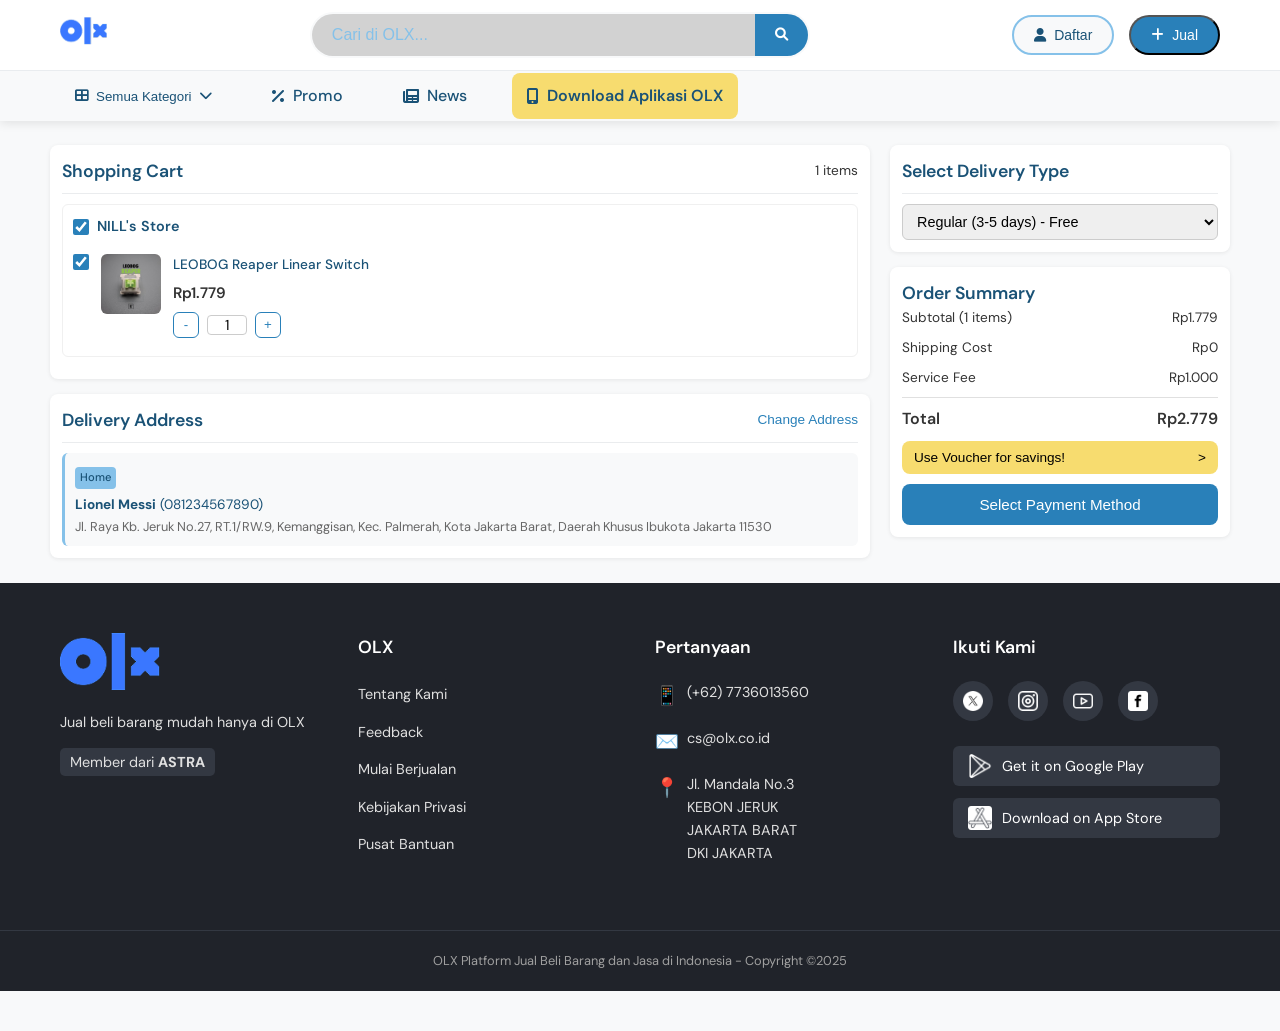
==== checkout.html @ c4937755 "Deploy from src" ====
<!DOCTYPE html>
<html lang="en">
<head>
    <meta charset="UTF-8">
    <meta name="viewport" content="width=device-width, initial-scale=1.0">
    <title>Checkout</title> 
    <link rel="icon" href="../images/olx-logo.png" type="image/png">
    <link rel="preconnect" href="https://fonts.googleapis.com">
    <link rel="preconnect" href="https://fonts.gstatic.com" crossorigin>
    <link href="https://fonts.googleapis.com/css2?family=DM+Sans:wght@400;500;600;700&display=swap" rel="stylesheet">
    <link rel="stylesheet" href="https://cdnjs.cloudflare.com/ajax/libs/font-awesome/6.0.0/css/all.min.css">
    <link rel="stylesheet" href="checkout.css">
    <link rel="stylesheet" href="navbar.css">
    <link rel="stylesheet" href="footer.css">
</head>
<body>
    <div id="navbar-placeholder"></div>
    
    <main class="checkout-container">
        
        <div class="checkout-details">
            <section class="cart-section">
                <div class="section-header">
                    <h2>Shopping Cart</h2>
                    <span class="item-count" id="cartItemCount">1 item</span>
                </div>
                
                <div class="cart-items">
                    <div class="store-group">
                        <div class="store-header">
                            <input type="checkbox" id="select-all-store-nills" class="checkbox store-select-all" checked>
                            <label for="select-all-store-nills" class="store-name">NILL's Store</label>
                        </div>
                        
                        <div class="cart-item">
                            <input type="checkbox" id="item1" class="checkbox item-checkbox" checked>
                            <div class="item-image">
                                <img src="/images/leobogreaper.jpeg" alt="LEOBOG Reaper Linear Switch" onerror="this.onerror=null; this.src='https://placehold.co/80x80/cccccc/333333?text=Reaper';">
                            </div>
                            <div class="item-details">
                                <h3>LEOBOG Reaper Linear Switch</h3>
                                <div class="item-price">
                                    <span class="current-price" data-price="1779">Rp1.779</span>
                                </div>
                                <div class="quantity-controls">
                                    <button class="qty-btn minus" aria-label="Decrease quantity">-</button>
                                    <input type="number" class="quantity" value="1" min="1">
                                    <button class="qty-btn plus" aria-label="Increase quantity">+</button>
                                </div>
                            </div>
                        </div>
                    </div>
                </div>
            </section>

            <section class="address-section">
                <div class="section-header">
                    <h2>Delivery Address</h2>
                    <button class="change-address-btn">Change Address</button>
                </div>
                
                <div class="address-card">
                    <div class="address-type">Home</div>
                    <div class="recipient-info">
                        <strong id="recipientName">Lionel Messi</strong> (<span id="recipientPhone">081234567890</span>)
                    </div>
                    <div class="address-details" id="recipientAddress">
                        Jl. Raya Kb. Jeruk No.27, RT.1/RW.9, Kemanggisan, Kec. Palmerah, Kota Jakarta Barat, Daerah Khusus Ibukota Jakarta 11530
                    </div>
                </div>
            </section>
        </div> 

        <div class="sidebar">
            <section class="delivery-section">
                <div class="section-header">
                    <h2>Select Delivery Type</h2>
                </div>
                <div class="delivery-options">
                    <select class="delivery-select" id="deliveryType">
                        <option value="0" data-cost="0">Regular (3-5 days) - Free</option>
                        <option value="15000" data-cost="15000">Next Day (1 day) - Rp15.000</option>
                        <option value="25000" data-cost="25000">Same Day (4-8 hours) - Rp25.000</option>
                        <option value="50000" data-cost="50000">Instant (1-2 hours) - Rp50.000</option>
                    </select>
                </div>
            </section>

            <aside class="order-summary">
                <div class="summary-header">
                    <h3>Order Summary</h3>
                </div>
                <div class="summary-details">
                    <div class="summary-row">
                        <span>Subtotal (<span id="summaryItemCount">1</span> items)</span>
                        <span id="summarySubtotal">Rp1.779</span>
                    </div>
                    <div class="summary-row">
                        <span>Shipping Cost</span>
                        <span id="summaryShippingCost">Rp0</span>
                    </div>
                    <div class="summary-row">
                        <span>Service Fee</span>
                        <span id="summaryServiceFee">Rp1.000</span> 
                    </div>
                    <div class="summary-row voucher-discount-row" style="display: none;">
                        <span id="voucherDiscountLabel">Voucher</span>
                        <span id="summaryVoucherDiscount">-Rp0</span>
                    </div>
                    <div class="summary-divider"></div>
                    <div class="summary-row total">
                        <span>Total</span>
                        <span id="summaryTotal">Rp2.779</span>
                    </div>
                </div>
                <div class="voucher-section">
                    <button class="voucher-btn" id="useVoucherBtn">
                        <span>Use Voucher for savings!</span>
                        <span class="arrow" id="voucherArrow">></span>
                    </button>
                </div>
                <button class="checkout-btn" id="checkoutBtn">
                    Select Payment Method
                </button>
            </aside>
        </div>
    </main>

    <div id="footer-placeholder"></div>

    <div class="modal-overlay" id="voucherModal">
        <div class="modal-content">
            <div class="modal-header">
                <h3>Select Voucher</h3>
                <button class="close-btn">&times;</button>
            </div>
            <div class="voucher-list">
                <label class="voucher-option">
                    <input type="radio" name="voucher" value="10_percent" data-type="percent" data-value="10">
                    <div class="voucher-details"><strong>Diskon 10%</strong><span>Min. spend Rp50.000, up to Rp10.000</span></div>
                </label>
                <label class="voucher-option">
                    <input type="radio" name="voucher" value="5000_fixed" data-type="fixed" data-value="5000">
                    <div class="voucher-details"><strong>Potongan Rp5.000</strong><span>No min. spend</span></div>
                </label>
            </div>
            <button class="confirm-payment-btn" id="applyVoucherBtn">Apply Voucher</button>
        </div>
    </div>

    <div class="modal-overlay" id="addressModal">
        <div class="modal-content">
            <div class="modal-header">
                <h3>Edit Delivery Address</h3>
                <button class="close-btn">&times;</button>
            </div>
            <form id="addressForm">
                <div class="form-group"><label for="inputRecipientName">Recipient Name</label><input type="text" id="inputRecipientName" required></div>
                <div class="form-group"><label for="inputRecipientPhone">Phone Number</label><input type="tel" id="inputRecipientPhone" required></div>
                <div class="form-group"><label for="inputRecipientAddress">Full Address</label><textarea id="inputRecipientAddress" rows="4" required></textarea></div>
                <button type="submit" class="confirm-payment-btn">Save Address</button>
            </form>
        </div>
    </div>
    
    <div class="modal-overlay" id="processingModal">
        <div class="modal-content processing-modal">
            <div class="spinner"></div>
            <h3>Processing your order...</h3>
            <p>Please wait a moment.</p>
        </div>
    </div>
    
    <div class="modal-overlay" id="paymentModal">
        <div class="modal-content">
            <div class="modal-header">
                <h3>Choose Payment Method</h3>
                <button class="close-btn" aria-label="Close payment modal">&times;</button>
            </div>
            <div class="payment-methods">
                <div class="payment-category">
                    <h4>QRIS</h4>
                    <p class="payment-limit">Min. Transaction Rp1, Max. Transaction Rp10.000.000</p>
                    <div class="payment-option">
                        <input type="radio" id="qris" name="payment_method" value="qris">
                        <label for="qris" class="payment-label">
                            <div class="payment-logo qris-logo"><img src="../images/qris.png" alt="QRIS Logo"></div>
                            <span>QRIS</span>
                        </label>
                    </div>
                </div>
                <div class="payment-category">
                    <h4>E-Wallet</h4>
                    <p class="payment-limit">Min. Transaction Rp1</p>
                    <div class="payment-option">
                        <input type="radio" id="shopee" name="payment_method" value="shopee">
                        <label for="shopee" class="payment-label">
                            <div class="payment-logo shopee-logo"><img src="../images/spay.png" alt="ShopeePay Logo"></div>
                            <span>ShopeePay E-Wallet</span>
                        </label>
                    </div>
                    <div class="payment-option">
                        <input type="radio" id="ovo" name="payment_method" value="ovo">
                        <label for="ovo" class="payment-label">
                            <div class="payment-logo ovo-logo"><img src="../images/ovo.png" alt="OVO Logo"></div>
                            <span>OVO E-Wallet</span>
                        </label>
                    </div>
                </div>
                 <div class="payment-category">
                    <h4>Virtual Account</h4>
                    <div class="payment-option">
                        <input type="radio" id="bca_va" name="payment_method" value="bca_va">
                        <label for="bca_va" class="payment-label">
                            <div class="payment-logo bca-logo"><img src="../images/bca.png" alt="BCA Logo"></div>
                            <span>BCA Virtual Account</span>
                        </label>
                    </div>
                </div>
            </div>
            <button class="confirm-payment-btn" id="confirmPaymentBtn">Confirm Payment</button>
        </div>
    </div>

    <div class="modal-overlay" id="confirmationModal">
        <div class="modal-content confirmation-modal">
            <div class="modal-header">
                <h3>Confirm Your Payment</h3>
                 <button class="close-btn" aria-label="Close confirmation modal">&times;</button>
            </div>
            <p>You are about to pay the total amount for your order.</p>
            <div class="order-number" id="confirmationTotal"></div>
            <p id="confirmationPaymentMethod"></p>
            <div class="confirmation-actions">
                 <button class="continue-btn cancel" id="cancelFinalPaymentBtn">Cancel</button>
                 <button class="continue-btn" id="confirmFinalPaymentBtn">Pay Now</button>
            </div>
        </div>
    </div>
    
    <div class="modal-overlay" id="successModal">
        <div class="modal-content confirmation-modal">
            <div class="confirmation-icon">
                 <svg xmlns="http://www.w3.org/2000/svg" viewBox="0 0 52 52"><circle cx="26" cy="26" r="25" fill="#2980B9"/><path fill="none" stroke="#FFF" stroke-width="3" d="M14.1 27.2l7.1 7.2 16.7-16.8"/></svg>
            </div>
            <h3>Order Confirmed!</h3>
            <p>Your order has been successfully placed.</p>
            <button class="continue-btn" onclick="window.location.href='index.html'">Continue Shopping</button>
        </div>
    </div>

    <script src="navbar.js"></script>
    <script src="footer.js"></script>
    <script src="checkout.js"></script>
</body>
</html>
---- checkout.css ----
/* checkout.css */
* {
    margin: 0;
    padding: 0;
    box-sizing: border-box;
}

body {
    font-family: 'DM Sans', sans-serif;
    background-color: #f8f9fa;
    color: #333;
    line-height: 1.5;
}

.checkout-container {
    max-width: 1200px;
    margin: 15px auto;
    padding: 10px;
    display: grid;
    grid-template-columns: 1fr 340px; 
    gap: 20px;
    align-items: flex-start;
}

.checkout-details {
    display: flex;
    flex-direction: column;
    gap: 15px;
}

.sidebar {
    display: flex;
    flex-direction: column;
    position: sticky;
    top: 15px;
    gap: 15px;
}

.cart-section, .address-section, .delivery-section, .order-summary {
    padding: 12px;
    border-radius: 8px;
    background: white;
    box-shadow: 0 1px 4px rgba(0, 0, 0, 0.08);
}

.order-summary { position: static; }

.section-header {
    display: flex;
    justify-content: space-between;
    align-items: center;
    margin-bottom: 10px;
    padding-bottom: 8px;
    border-bottom: 1px solid #EAECEE;
}

h2, h3 { color: #1A5276; font-weight: 600; }
h2 { font-size: 1.1rem; }
h3 { font-size: 1.1rem; }

/* --- Cart Styles --- */
.item-count { font-size: 0.85rem; }
.store-group { border: 1px solid #f0f0f0; border-radius: 6px; padding: 10px; margin-bottom: 10px; }
.store-header { display: flex; align-items: center; gap: 8px; margin-bottom: 8px; }
.store-name { font-weight: 600; color: #1A5276; font-size: 0.9rem; }
.cart-item { display: flex; gap: 12px; padding: 8px 0; border-bottom: 1px solid #f0f0f0; }
.cart-item:last-child { border-bottom: none; }
.checkbox { width: 16px; height: 16px; accent-color: #2980B9; cursor: pointer; }
.item-image img { width: 60px; height: 60px; object-fit: cover; border-radius: 6px; }
.item-details h3 { font-size: 0.85rem; font-weight: 500; margin-bottom: 4px; }
.item-price { margin-bottom: 6px; }
.current-price { font-weight: 600; font-size: 0.95rem; }
.quantity-controls { display: flex; align-items: center; gap: 8px; }
.qty-btn { width: 26px; height: 26px; border: 1px solid #2980B9; background: white; color: #2980B9; border-radius: 6px; cursor: pointer; transition: background-color 0.2s; }
.qty-btn:hover { background: #2980B9; color: white; }
input.quantity { width: 40px; text-align: center; border: 1px solid #ccc; border-radius: 4px; font-family: 'DM Sans', sans-serif; font-size: 0.9rem;}
input.quantity::-webkit-outer-spin-button, input.quantity::-webkit-inner-spin-button { -webkit-appearance: none; margin: 0; }

/* --- Address & Delivery --- */
.change-address-btn { background: none; border: none; color: #2980B9; font-weight: 500; cursor: pointer; font-size: 0.85rem; }
.address-card { background: #f8f9fa; border-radius: 6px; padding: 10px; border-left: 3px solid #85C1E9; margin-top: 10px; }
.address-type { background: #85C1E9; color: #1A5276; padding: 2px 5px; border-radius: 4px; font-size: 0.7rem; font-weight: 500; display: inline-block; margin-bottom: 5px; }
.recipient-info { margin-bottom: 4px; font-size: 0.85rem; color: #1A5276; }
.address-details { color: #666; font-size: 0.8rem; line-height: 1.3; }
.delivery-select { width: 100%; padding: 8px 10px; border: 1px solid #ccc; border-radius: 6px; font-size: 0.9rem; }

/* --- Order Summary --- */
.summary-row { display: flex; justify-content: space-between; margin-bottom: 8px; font-size: 0.85rem; }
.summary-row.total { font-weight: 600; font-size: 1rem; margin-top: 5px; }
.voucher-discount-row { color: #27AE60; font-weight: 500; }
.summary-divider { height: 1px; background: #e0e0e0; margin: 8px 0; }
.voucher-section { margin: 10px 0; }
.voucher-btn { width: 100%; background: #F7DC6F; border: none; padding: 9px 12px; border-radius: 8px; font-size: 0.85rem; display: flex; justify-content: space-between; align-items: center; cursor: pointer; }
.checkout-btn { width: 100%; background: #2980B9; color: white; border: none; padding: 12px; border-radius: 8px; font-size: 0.95rem; cursor: pointer; }

/* --- MODAL STYLES (COMPLETE) --- */
.modal-overlay { position: fixed; top: 0; left: 0; width: 100%; height: 100%; background: rgba(0, 0, 0, 0.6); display: none; justify-content: center; align-items: center; z-index: 1000; }
.modal-overlay.active { display: flex; }
.modal-content { background: white; border-radius: 12px; padding: 20px; max-width: 500px; width: 90%; max-height: 90vh; overflow-y: auto; }
.modal-header { display: flex; justify-content: space-between; align-items: center; margin-bottom: 15px; padding-bottom: 10px; border-bottom: 1px solid #EAECEE; }
.close-btn { background: none; border: none; font-size: 1.7rem; cursor: pointer; color: #999; }
.confirm-payment-btn { width: 100%; background: #2980B9; color: white; border: none; padding: 12px; border-radius: 8px; font-size: 0.95rem; cursor: pointer; margin-top: 10px; }

/* ✨ FIX: Restored original Payment Modal Styles */
/* Hide native radio circle */
.payment-option input[type="radio"] {
  display: none;
}

.payment-category { margin-bottom: 20px; }
.payment-category h4 { color: #1A5276; margin-bottom: 4px; }
.payment-limit { color: #666; font-size: 0.8rem; margin-bottom: 10px; }
.payment-option { margin-bottom: 10px; }
.payment-label { display: flex; align-items: center; gap: 12px; padding: 10px; border: 2px solid #e0e0e0; border-radius: 8px; cursor: pointer; transition: all 0.2s; }
.payment-label:hover { border-color: #85C1E9; }
input[type="radio"]:checked + .payment-label { border-color: #2980B9; background: #f0f8ff; }
.payment-logo { width: 40px; height: 30px; display: flex; align-items: center; justify-content: center; border-radius: 4px; }
.payment-logo img { max-width: 100%; max-height: 100%; object-fit: contain; }

/* ✨ FIX: Restored original Confirmation & Success Modal Styles */
.confirmation-modal { text-align: center; }
.confirmation-icon { width: 50px; height: 50px; margin: 0 auto 12px; }
.confirmation-modal h3 { color: #1A5276; margin-bottom: 10px; }
.confirmation-modal p { color: #666; margin-bottom: 12px; font-size: 0.9rem; }
.order-number { background: #f8f9fa; padding: 8px; border-radius: 8px; font-weight: 600; color: #1A5276; margin-bottom: 15px; }
.confirmation-actions { display: flex; justify-content: center; gap: 10px; margin-top: 15px; }
.continue-btn { background: #2980B9; color: white; border: none; padding: 10px 20px; border-radius: 8px; cursor: pointer; font-size: 0.9rem; }
.continue-btn.cancel { background-color: #e0e0e0; color: #333; }
.continue-btn.cancel:hover { background-color: #bdbdbd; }

/* --- Styles for NEW Modals --- */
.voucher-list { display: flex; flex-direction: column; gap: 10px; margin-bottom: 15px; }
.voucher-option { display: flex; align-items: center; gap: 10px; padding: 10px; border: 2px solid #e0e0e0; border-radius: 8px; cursor: pointer; }
.voucher-option input[type="radio"] { flex-shrink: 0; }
.voucher-details strong { display: block; color: #1A5276; }
.voucher-details span { font-size: 0.8rem; color: #666; }

#addressForm .form-group { margin-bottom: 15px; }
#addressForm label { display: block; font-size: 0.85rem; font-weight: 500; margin-bottom: 5px; }
#addressForm input, #addressForm textarea { width: 100%; padding: 8px; border: 1px solid #ccc; border-radius: 6px; font-family: 'DM Sans', sans-serif; }
#addressForm textarea { resize: vertical; }

.processing-modal { text-align: center; padding: 40px 20px; }
.spinner {
    width: 40px;
    height: 40px;
    border: 4px solid #f3f3f3;
    border-top: 4px solid #2980B9;
    border-radius: 50%;
    margin: 0 auto 20px;
    animation: spin 1s linear infinite;
}
@keyframes spin { 0% { transform: rotate(0deg); } 100% { transform: rotate(360deg); } }

/* --- Responsive Design --- */
@media (max-width: 992px) {
    .checkout-container { grid-template-columns: 1fr; }
    .sidebar { position: static; order: -1; margin-bottom: 15px; }
}
---- navbar.css ----
/* Reset and Base Styles */
* {
    margin: 0;
    padding: 0;
    box-sizing: border-box;
}
a {
  text-decoration: none;
  color: inherit; /* Optional: keeps the link text same color as the list item */
}

body {
    font-family: 'DM Sans', sans-serif;
    line-height: 1.6;
    color: #333;
    padding-top: 120px;
}

/* Color Variables */
:root {
    --primary-dark: #1A5276;
    --primary-blue: #2980B9;
    --primary-light: #85C1E9;
    --accent-yellow: #F7DC6F;
    --accent-gold: #D4AC0D;
    --white: #ffffff;
    --gray-light: #f8f9fa;
    --gray-medium: #6c757d;
    --shadow: 0 2px 10px rgba(0, 0, 0, 0.1);
    --shadow-hover: 0 4px 20px rgba(0, 0, 0, 0.15);
}

/* Navbar Main Container */
.navbar {
    background: var(--white);
    box-shadow: var(--shadow);
    position: fixed;
    top: 0;
    left: 0;
    right: 0;
    z-index: 1000;
    transition: all 0.3s ease;
}

.navbar-container {
    max-width: 1200px;
    margin: 0 auto;
    padding: 0 20px;
    display: flex;
    align-items: center;
    justify-content: space-between;
    height: 70px;
}

/* Logo */
.navbar-logo .logo-img {
    height: 40px;
    transition: transform 0.3s ease;
}
.navbar-logo .logo-img:hover {
    transform: scale(1.05);
}

/* Search Section */
.navbar-search {
    flex: 1;
    max-width: 500px;
    margin: 0 30px;
}

.search-container {
    position: relative;
    display: flex;
    align-items: center; /* This vertically centers the items */
    background: var(--gray-light);
    border-radius: 25px;
    overflow: hidden;
    transition: all 0.3s ease;
    border: 2px solid transparent;
}

/* Restored for better user experience on focus */
.search-container:focus-within {
    border-color: var(--primary-blue);
    box-shadow: 0 0 0 3px rgba(41, 128, 185, 0.1);
}

.search-input {
    flex: 1;
    /* FIX: Changed padding from 11px to 12px */
    padding: 12px 20px;
    border: none;
    background: #d2d2d2; /* User's custom background color */
    font-size: 16px;
    outline: none;
    color:var(--primary-blue); /* Adjusted text color for better contrast on dark input */
}
/* Added placeholder styling for readability */
.search-input::placeholder {
    color: var(--primary-light);
    opacity: 1;
}

.search-btn {
    /* FIX: Changed padding from 13px to 12px */
    padding: 14.5px 20px;
    background: var(--primary-blue);
    border: none;
    color: var(--white);
    cursor: pointer;
    transition: background 0.3s ease;
    display: flex; /* Ensures icon inside is centered */
    align-items: center;
    justify-content: center;
}

.search-btn:hover {
    background: var(--primary-dark);
}

/* Auth Buttons */
.navbar-auth {
    display: flex;
    gap: 15px;
}
.btn {
    padding: 10px 20px;
    border-radius: 25px;
    font-weight: 500;
    font-size: 14px;
    cursor: pointer;
    transition: all 0.3s ease;
    display: flex;
    align-items: center;
    gap: 8px;
    text-decoration: none;
}
.btn-register {
    background: var(--gray-light);
    color: var(--primary-dark);
    border: 2px solid var(--primary-light);
}
.btn-register:hover {
    background: var(--primary-light);
    color: var(--white);
    transform: translateY(-2px);
    box-shadow: var(--shadow-hover);
}
.btn-sell {
    background: var(--primary-blue);
    color: var(--white);
}
.btn-sell:hover {
    background: var(--primary-dark);
    transform: translateY(-2px);
    box-shadow: var(--shadow-hover);
}

/* Secondary Navigation */
.navbar-secondary {
    background: var(--gray-light);
    border-top: 1px solid #e9ecef;
}
.navbar-secondary .navbar-container {
    height: 50px;
}
.secondary-nav {
    display: flex;
    align-items: center;
    gap: 30px;
    height: 100%;
}

/* Dropdown Base */
.dropdown {
    position: relative;
}
.dropdown-toggle {
    background: none;
    border: none;
    padding: 10px 15px;
    cursor: pointer;
    display: flex;
    align-items: center;
    gap: 8px;
    font-weight: 500;
    color: var(--primary-dark);
    border-radius: 8px;
    transition: all 0.3s ease;
}
.dropdown-toggle:hover, .dropdown.active .dropdown-toggle {
    background: var(--primary-light);
    color: var(--white);
}
.dropdown-toggle .fa-chevron-down {
    transition: transform 0.3s ease;
}
.dropdown.active .dropdown-toggle .fa-chevron-down {
    transform: rotate(180deg);
}

/* Mega Menu Dropdown */
.dropdown-menu {
    position: absolute;
    top: calc(100% + 10px);
    left: 0;
    background: var(--white);
    border-radius: 12px;
    box-shadow: var(--shadow-hover);
    opacity: 0;
    visibility: hidden;
    transform: translateY(-10px);
    transition: opacity 0.3s ease, visibility 0.3s ease, transform 0.3s ease;
    z-index: 1000;
    width: 850px; /* Adjust width as needed */
    padding: 0;
    overflow: hidden;
}

.dropdown.active .dropdown-menu {
    opacity: 1;
    visibility: visible;
    transform: translateY(0);
}

.mega-menu-container {
    display: flex;
    min-height: 400px; /* Adjust height as needed */
}

.main-categories {
    width: 250px;
    background: var(--gray-light);
    padding: 10px 0;
    border-right: 1px solid #e9ecef;
}

.main-category-item {
    display: flex;
    align-items: center;
    padding: 15px 20px;
    cursor: pointer;
    gap: 12px;
    font-weight: 500;
    color: var(--primary-dark);
    transition: all 0.3s ease;
    border-left: 3px solid transparent;
}

.main-category-item:hover, .main-category-item.active {
    background: var(--white);
    color: var(--primary-blue);
    border-left-color: var(--primary-blue);
}

.main-category-item .fa-chevron-right {
    margin-left: auto;
    transition: opacity 0.3s ease;
    opacity: 0;
}

.main-category-item:hover .fa-chevron-right, .main-category-item.active .fa-chevron-right {
    opacity: 1;
}

.subcategories-panel {
    flex: 1;
    padding: 25px 30px;
}

.subcategory-content {
    display: none; /* Hidden by default */
    animation: fadeInUp 0.4s ease;
}

.subcategory-content.active {
    display: block; /* Shown by JS */
}

.subcategory-group {
    margin-bottom: 20px;
}
.subcategory-group:last-child {
    margin-bottom: 0;
}
.subcategory-group h4 {
    color: var(--primary-dark);
    font-size: 16px;
    font-weight: 600;
    margin-bottom: 12px;
    padding-bottom: 8px;
    border-bottom: 1px solid #eee;
}
.subcategory-group ul {
    list-style: none;
    padding-left: 0;
}
.subcategory-group li {
    padding: 8px 0;
    color: var(--gray-medium);
    font-size: 14px;
    cursor: pointer;
    transition: all 0.3s ease;
}
.subcategory-group li:hover {
    color: var(--primary-blue);
    padding-left: 10px;
}

/* Other Nav Items */
.nav-item {
    display: flex;
    align-items: center;
    gap: 8px;
    padding: 10px 15px;
    cursor: pointer;
    border-radius: 8px;
    transition: all 0.3s ease;
    font-weight: 500;
    color: var(--primary-dark);
    text-decoration: none;
}
.nav-item:hover {
    background: var(--primary-light);
    color: var(--white);
    transform: translateY(-2px);
}
.download-app {
    background: var(--accent-yellow);
    color: var(--primary-dark);
    font-weight: 600;
}
.download-app:hover {
    background: var(--accent-gold);
    color: var(--white);
}

/* Mobile Menu & Responsive */
.mobile-menu-toggle {
    display: none;
    flex-direction: column;
    cursor: pointer;
    padding: 5px;
    background: transparent;
    border: none;
}
.mobile-menu-toggle span {
    width: 25px;
    height: 3px;
    background: var(--primary-dark);
    margin: 3px 0;
    transition: all 0.3s ease;
    border-radius: 2px;
}
.mobile-menu {
    display: none; /* Handled by JS */
}

/* Responsive Breakpoints */
@media (max-width: 992px) {
    .navbar-search {
        display: none; /* Hide search for simplicity, can be moved to mobile menu */
    }
    .dropdown-menu {
        width: 700px;
    }
    .main-categories {
        width: 200px;
    }
}

@media (max-width: 768px) {
    body {
        padding-top: 70px; /* Adjust for fixed navbar height */
    }
    .navbar-auth, .navbar-secondary {
        display: none;
    }
    .navbar-container {
        height: 70px;
    }
    .mobile-menu-toggle {
        display: flex;
    }
    
    .mobile-menu {
        position: fixed;
        top: 70px;
        left: 0;
        right: 0;
        bottom: 0;
        background: var(--white);
        transform: translateX(-100%);
        transition: transform 0.3s ease-in-out;
        z-index: 999;
        overflow-y: auto;
        display: block; /* Make it visible for transform */
    }
    .mobile-menu.active {
        transform: translateX(0);
    }
    .mobile-menu-content {
        padding: 20px;
    }
    .mobile-search {
        margin-bottom: 20px;
    }
    .mobile-nav-items {
        border-top: 1px solid #eee;
        padding-top: 10px;
    }
    .mobile-nav-item {
        display: flex;
        align-items: center;
        gap: 15px;
        padding: 15px;
        text-decoration: none;
        color: var(--primary-dark);
        border-radius: 8px;
        font-weight: 500;
        justify-content: space-between;
    }
     .mobile-nav-item .fa-chevron-down {
        transition: transform 0.3s ease;
    }
    .mobile-nav-item.active .fa-chevron-down {
        transform: rotate(180deg);
    }
    .mobile-submenu {
        padding-left: 20px;
        max-height: 0;
        overflow: hidden;
        transition: max-height 0.4s ease, padding 0.4s ease;
    }
    .mobile-submenu.active {
       max-height: 1000px; /* Large value to allow content to expand */
       padding: 10px 0 10px 20px;
    }
     .mobile-submenu .main-category-item {
        padding: 12px 15px;
    }
    .mobile-auth {
        display: flex;
        flex-direction: column;
        gap: 10px;
        border-top: 1px solid #eee;
        padding-top: 20px;
        margin-top: 20px;
    }
    .mobile-auth .btn {
        justify-content: center;
    }
}

/* Animations */
@keyframes fadeInUp {
    from {
        opacity: 0;
        transform: translateY(10px);
    }
    to {
        opacity: 1;
        transform: translateY(0);
    }
}
---- footer.css ----
/* footer.css */
@import url('https://fonts.googleapis.com/css2?family=Poppins:wght@300;400;500;600;700&display=swap');

/* --- Footer Base Styles --- */
.olx-footer {
    background-color: #20232A;
    color: #E0E0E0;
    padding: 50px 0 0;
    opacity: 0;
    transform: translateY(40px);
    transition: opacity 0.8s ease-out, transform 0.8s ease-out;
}

.olx-footer.visible {
    opacity: 1;
    transform: translateY(0);
}

.footer-container {
    max-width: 1200px;
    margin: 0 auto;
    padding: 0 20px;
    display: flex;
    flex-wrap: wrap;
    justify-content: space-between;
    gap: 30px;
}

/* --- Footer Sections (Columns) --- */
.footer-section {
    flex: 1;
    min-width: 220px;
    margin-bottom: 30px;
}

.section-title {
    font-size: 1.1rem;
    font-weight: 600;
    color: #FFFFFF;
    margin-bottom: 20px;
}

/* --- First Column: Logo Section --- */
.logo-section .footer-logo { max-width: 100px; margin-bottom: 15px; }
.logo-description { font-size: 0.9rem; line-height: 1.5; margin-bottom: 15px; }
.member-info .member-text { font-size: 0.9rem; background-color: #333842; padding: 5px 10px; border-radius: 5px; }

/* --- Second Column: OLX Links --- */
.footer-links { list-style: none; padding: 0; margin: 0; }
.footer-links li { margin-bottom: 12px; }
.footer-link { color: #E0E0E0; text-decoration: none; font-size: 0.9rem; transition: color 0.3s ease, padding-left 0.3s ease; }
.footer-link:hover { color: #FFFFFF; padding-left: 5px; text-decoration: underline; }

/* --- Third Column: Contact Info --- */
.contact-info .contact-item { display: flex; align-items: flex-start; margin-bottom: 15px; font-size: 0.9rem; }
.contact-icon { font-size: 1.2rem; margin-right: 12px; color: #FFFFFF; width: 20px; text-align: center; }
.contact-text { line-height: 1.6; }

/* ✨ FIX: New style to make the location link look correct */
.contact-link {
    text-decoration: none;
    color: inherit;
    display: block;
}
.contact-link:hover .contact-text {
    color: #FFFFFF;
}


/* --- Fourth Column: Social & App Downloads --- */
.social-media { display: flex; gap: 15px; margin-bottom: 25px; }
.social-link .social-icon {
    width: 40px; height: 40px;
    display: flex; align-items: center; justify-content: center;
    border-radius: 50%;
    background-color: #333842;
    transition: transform 0.3s ease, background-color 0.3s ease;
}
/* ✨ FIX: Style for the new images inside icons */
.social-icon img {
    width: 20px; /* Adjust size as needed */
    height: 20px;
    object-fit: contain;
}

.social-link:hover .social-icon { transform: scale(1.1) translateY(-3px); background-color: #2980B9; }

.app-downloads { display: flex; flex-direction: column; gap: 12px; }
.app-button {
    display: flex; align-items: center; padding: 8px 15px;
    background-color: #333842; border-radius: 6px;
    text-decoration: none; color: #FFFFFF;
    transition: background-color 0.3s ease, transform 0.3s ease;
}
.app-button:hover { background-color: #000000; transform: scale(1.03); }
.app-button .app-icon { width: 24px; height: 24px; margin-right: 10px; }
/* ✨ FIX: Style for the new images inside icons */
.app-icon img {
    width: 100%;
    height: 100%;
    object-fit: contain;
}
.app-button .app-text { font-size: 0.9rem; }

/* --- Footer Bottom (Copyright) --- */
.footer-bottom { text-align: center; padding: 20px; margin-top: 20px; border-top: 1px solid #333842; }
.copyright { margin: 0; font-size: 0.8rem; color: #A0A0A0; }

/* --- Responsive Design --- */
@media (max-width: 768px) {
    .footer-container { flex-direction: column; padding: 0 30px; }
    .footer-section { min-width: 100%; margin-bottom: 40px; }
    .olx-footer { padding-top: 40px; }
}
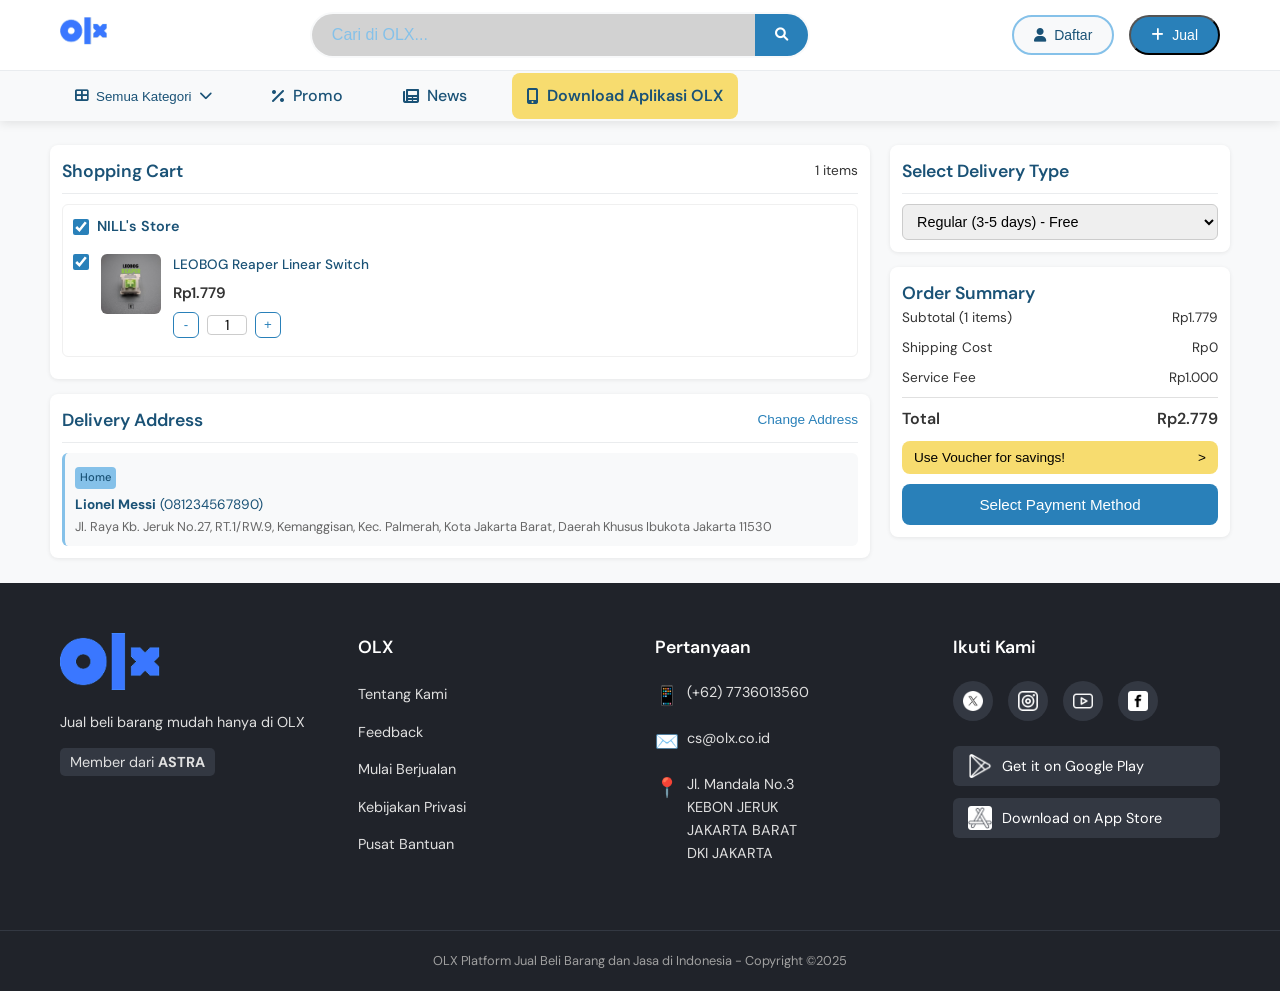
==== commit f9ea12eb: "Fix images directory and move src files to root" ====
--- a/checkout.html
+++ b/checkout.html
@@ -4,7 +4,7 @@
     <meta charset="UTF-8">
     <meta name="viewport" content="width=device-width, initial-scale=1.0">
     <title>Checkout</title> 
-    <link rel="icon" href="../images/olx-logo.png" type="image/png">
+    <link rel="icon" href="images/olx-logo.png" type="image/png">
     <link rel="preconnect" href="https://fonts.googleapis.com">
     <link rel="preconnect" href="https://fonts.gstatic.com" crossorigin>
     <link href="https://fonts.googleapis.com/css2?family=DM+Sans:wght@400;500;600;700&display=swap" rel="stylesheet">
@@ -184,7 +184,7 @@
                     <div class="payment-option">
                         <input type="radio" id="qris" name="payment_method" value="qris">
                         <label for="qris" class="payment-label">
-                            <div class="payment-logo qris-logo"><img src="../images/qris.png" alt="QRIS Logo"></div>
+                            <div class="payment-logo qris-logo"><img src="images/qris.png" alt="QRIS Logo"></div>
                             <span>QRIS</span>
                         </label>
                     </div>
@@ -195,14 +195,14 @@
                     <div class="payment-option">
                         <input type="radio" id="shopee" name="payment_method" value="shopee">
                         <label for="shopee" class="payment-label">
-                            <div class="payment-logo shopee-logo"><img src="../images/spay.png" alt="ShopeePay Logo"></div>
+                            <div class="payment-logo shopee-logo"><img src="images/spay.png" alt="ShopeePay Logo"></div>
                             <span>ShopeePay E-Wallet</span>
                         </label>
                     </div>
                     <div class="payment-option">
                         <input type="radio" id="ovo" name="payment_method" value="ovo">
                         <label for="ovo" class="payment-label">
-                            <div class="payment-logo ovo-logo"><img src="../images/ovo.png" alt="OVO Logo"></div>
+                            <div class="payment-logo ovo-logo"><img src="images/ovo.png" alt="OVO Logo"></div>
                             <span>OVO E-Wallet</span>
                         </label>
                     </div>
@@ -212,7 +212,7 @@
                     <div class="payment-option">
                         <input type="radio" id="bca_va" name="payment_method" value="bca_va">
                         <label for="bca_va" class="payment-label">
-                            <div class="payment-logo bca-logo"><img src="../images/bca.png" alt="BCA Logo"></div>
+                            <div class="payment-logo bca-logo"><img src="images/bca.png" alt="BCA Logo"></div>
                             <span>BCA Virtual Account</span>
                         </label>
                     </div>
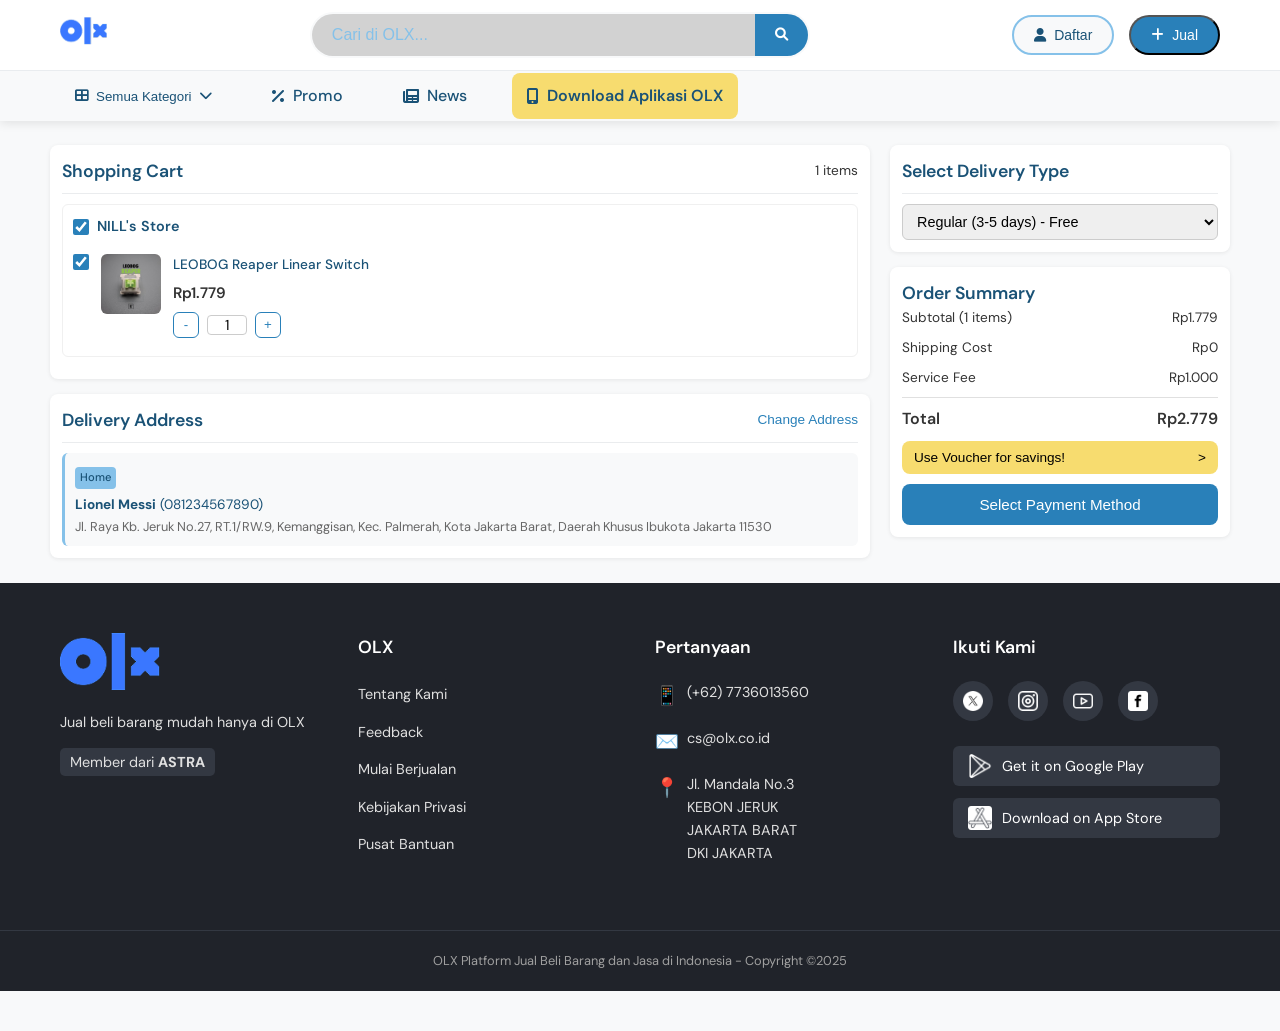
==== commit 6d080fcb: "fix some images directory" ====
--- a/checkout.html
+++ b/checkout.html
@@ -35,7 +35,7 @@
                         <div class="cart-item">
                             <input type="checkbox" id="item1" class="checkbox item-checkbox" checked>
                             <div class="item-image">
-                                <img src="/images/leobogreaper.jpeg" alt="LEOBOG Reaper Linear Switch" onerror="this.onerror=null; this.src='https://placehold.co/80x80/cccccc/333333?text=Reaper';">
+                                <img src="images/leobogreaper.jpeg" alt="LEOBOG Reaper Linear Switch" onerror="this.onerror=null; this.src='https://placehold.co/80x80/cccccc/333333?text=Reaper';">
                             </div>
                             <div class="item-details">
                                 <h3>LEOBOG Reaper Linear Switch</h3>
